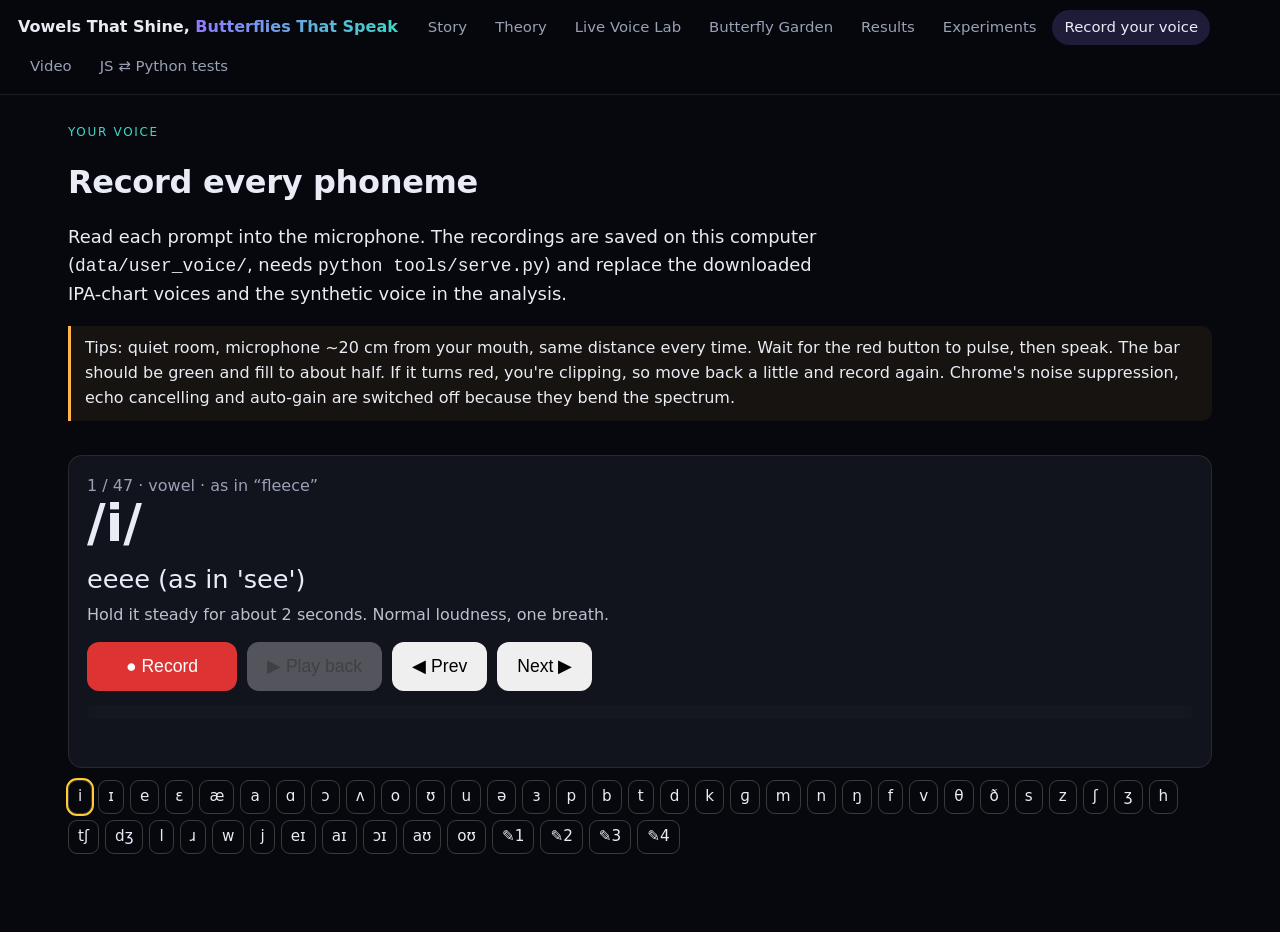
==== web/record.html @ bfc96f06 "Vowels That Shine, Butterflies That Speak: DA321 course project" ====
<!doctype html>
<html lang="en">
<head>
<meta charset="utf-8">
<meta name="viewport" content="width=device-width, initial-scale=1">
<title>Record your voice</title>
<link rel="stylesheet" href="css/site.css">
<style>
  .rec-card { padding: 18px; border-radius: 14px; }
  .rec-ipa { font-size: 3.2rem; line-height: 1; font-weight: 700; }
  .rec-say { font-size: 1.6rem; margin: 10px 0 4px; }
  .rec-how { opacity: .8; margin-bottom: 14px; }
  .rec-btns { display: flex; flex-wrap: wrap; gap: 10px; }
  .rec-btns button { font-size: 1.1rem; padding: 14px 20px; border-radius: 12px; border: 0; cursor: pointer; }
  #btn-rec { background: #d33; color: #fff; min-width: 150px; }
  #btn-rec.on { background: #900; animation: pulse 1s infinite; }
  @keyframes pulse { 50% { opacity: .6; } }
  .meter { height: 14px; background: #2224; border-radius: 7px; overflow: hidden; margin: 14px 0 4px; }
  .meter > div { height: 100%; width: 0; background: #3c3; transition: width .05s; }
  .meter.clip > div { background: #e22; }
  .chips { display: flex; flex-wrap: wrap; gap: 6px; margin-top: 12px; }
  .chip { padding: 4px 9px; border-radius: 9px; border: 1px solid #8886; cursor: pointer; font-size: .95rem; }
  .chip.done { background: #2a6; color: #fff; border-color: #2a6; }
  .chip.cur { outline: 2px solid #fc3; }
  #status { min-height: 1.4em; margin-top: 8px; }
  .warn { color: #e55; }
</style>
</head>
<body>
<nav id="site-nav"></nav>
<main class="page">
  <p class="kicker">Your voice</p>
  <h1>Record every phoneme</h1>
  <p class="lead">Read each prompt into the microphone. The recordings are saved on this computer
    (<span class="mono">data/user_voice/</span>, needs <span class="mono">python tools/serve.py</span>) and replace the downloaded IPA-chart voices and the synthetic voice
    in the analysis.</p>
  <div class="note">Tips: quiet room, microphone ~20 cm from your mouth, same distance every time. Wait for the red button
    to pulse, then speak. The bar should be green and fill to about half. If it turns red, you're clipping, so
    move back a little and record again.
    Chrome's noise suppression, echo cancelling and auto-gain are switched off because they bend the spectrum.</div>

  <section class="section">
    <div class="panel rec-card">
      <div class="muted" id="pos"></div>
      <div class="rec-ipa" id="ipa"></div>
      <div class="rec-say" id="say"></div>
      <div class="rec-how" id="how"></div>
      <div class="rec-btns">
        <button id="btn-rec">● Record</button>
        <button id="btn-play" disabled>▶ Play back</button>
        <button id="btn-prev">◀ Prev</button>
        <button id="btn-next">Next ▶</button>
      </div>
      <div class="meter" id="meter"><div></div></div>
      <div id="status" class="muted"></div>
    </div>
    <div class="chips" id="chips"></div>
  </section>
</main>
<script type="module" src="js/nav.js"></script>
<script type="module" src="js/record.js"></script>
</body>
</html>
---- web/css/site.css ----
/* Shared design system for every page. Dark, luminous, "lab at night". */
:root {
  --bg: #07080d;
  --bg-2: #0e1018;
  --panel: rgba(20, 23, 34, 0.82);
  --line: rgba(255, 255, 255, 0.09);
  --text: #e9ecf5;
  --muted: #9aa1b5;
  --accent: #8f7bff;     /* violet: where vowels actually live (CONTRACT §7b) */
  --accent-2: #3fd6c6;   /* morpho teal */
  --warn: #ffb547;
  --ok: #4fd18b;
  --bad: #ff6b6b;
  --radius: 14px;
  --font: "Segoe UI", system-ui, -apple-system, Roboto, sans-serif;
  --mono: "Cascadia Code", Consolas, ui-monospace, monospace;
}
* { box-sizing: border-box; }
html, body { margin: 0; background: var(--bg); color: var(--text); font-family: var(--font); line-height: 1.55; }
a { color: var(--accent-2); }
h1, h2, h3 { line-height: 1.2; letter-spacing: -0.01em; }
code, pre { font-family: var(--mono); font-size: 0.92em; }

/* top navigation (injected by js/nav.js into <nav id="site-nav">) */
#site-nav { position: sticky; top: 0; z-index: 50; display: flex; gap: 4px; align-items: center; flex-wrap: wrap;
  padding: 10px 18px; background: rgba(7, 8, 13, 0.85); backdrop-filter: blur(10px); border-bottom: 1px solid var(--line); }
#site-nav .brand { font-weight: 700; margin-right: 14px; color: var(--text); text-decoration: none; white-space: nowrap; }
#site-nav .brand span { background: linear-gradient(90deg, var(--accent), var(--accent-2)); -webkit-background-clip: text; background-clip: text; color: transparent; }
#site-nav a.tab { color: var(--muted); text-decoration: none; padding: 6px 12px; border-radius: 999px; font-size: 0.93rem; }
#site-nav a.tab:hover { color: var(--text); background: var(--line); }
#site-nav a.tab.active { color: var(--text); background: rgba(143, 123, 255, 0.18); }

.page { max-width: 1180px; margin: 0 auto; padding: 28px 18px 80px; }
.panel { background: var(--panel); border: 1px solid var(--line); border-radius: var(--radius); padding: 16px; }
.grid { display: grid; gap: 16px; }
.btn { appearance: none; border: 1px solid var(--line); background: #1a1d2b; color: var(--text); padding: 8px 14px;
  border-radius: 10px; cursor: pointer; font: inherit; }
.btn:hover { border-color: var(--accent); }
.btn.primary { background: linear-gradient(135deg, #5b48e8, #8f7bff); border: none; }
.badge { display: inline-block; font-size: 0.72rem; padding: 2px 8px; border-radius: 999px; border: 1px solid var(--line); color: var(--muted); }
.badge.exact { color: var(--ok); border-color: rgba(79, 209, 139, 0.4); }
.badge.approx { color: var(--warn); border-color: rgba(255, 181, 71, 0.4); }
.badge:empty { display: none; }
.badge.art { color: #ff8fd8; border-color: rgba(255, 143, 216, 0.4); }
label { color: var(--muted); font-size: 0.9rem; }
input[type=range] { accent-color: var(--accent); width: 100%; }
select, input[type=text], input[type=number] { background: #141725; color: var(--text); border: 1px solid var(--line); border-radius: 8px; padding: 6px 8px; font: inherit; }
.muted { color: var(--muted); }
footer.site { text-align: center; color: var(--muted); font-size: 0.85rem; padding: 30px 10px; border-top: 1px solid var(--line); }
@media (max-width: 720px) { #site-nav .brand { width: 100%; } }

/* ---- shared content components (added by A6; additive only, existing classes unchanged) ---- */
.lead { font-size: 1.12rem; color: var(--text); max-width: 760px; }
.kicker { text-transform: uppercase; letter-spacing: 0.14em; font-size: 0.75rem; color: var(--accent-2); margin: 0 0 6px; }
.hero { position: relative; display: grid; grid-template-columns: minmax(0, 1.05fr) minmax(0, 1fr); gap: 28px; align-items: center; padding: 18px 0 8px; }
.hero h1 { font-size: clamp(2rem, 4.6vw, 3.4rem); margin: 0 0 12px; }
.hero h1 .glow { background: linear-gradient(90deg, #b7a8ff, var(--accent), var(--accent-2)); -webkit-background-clip: text; background-clip: text; color: transparent; }
.cards { display: grid; grid-template-columns: repeat(auto-fill, minmax(230px, 1fr)); gap: 14px; }
.card { display: block; text-decoration: none; color: var(--text); background: var(--panel); border: 1px solid var(--line); border-radius: var(--radius); padding: 16px; transition: border-color .15s, transform .15s; }
.card:hover { border-color: var(--accent); transform: translateY(-2px); }
.card h3 { margin: 0 0 6px; font-size: 1.05rem; }
.card p { margin: 0; color: var(--muted); font-size: 0.92rem; }
.row { display: flex; gap: 10px; flex-wrap: wrap; align-items: center; }
.split { display: grid; grid-template-columns: repeat(2, minmax(0, 1fr)); gap: 16px; }
.stat { background: rgba(255,255,255,0.03); border: 1px solid var(--line); border-radius: 12px; padding: 10px 12px; }
.stat .v { font-size: 1.35rem; font-weight: 650; font-variant-numeric: tabular-nums; }
.stat .k { color: var(--muted); font-size: 0.82rem; }
.stats { display: grid; grid-template-columns: repeat(auto-fill, minmax(190px, 1fr)); gap: 10px; }
.section { margin-top: 34px; }
.section > h2 { margin: 0 0 10px; }
.note { border-left: 3px solid var(--warn); background: rgba(255,181,71,0.06); padding: 10px 14px; border-radius: 0 10px 10px 0; }
.empty { border: 1px dashed var(--line); border-radius: var(--radius); padding: 22px; color: var(--muted); text-align: center; }
canvas.plot { display: block; width: 100%; background: #0b0d14; border: 1px solid var(--line); border-radius: 10px; }
.legend { display: flex; gap: 14px; flex-wrap: wrap; font-size: 0.82rem; color: var(--muted); }
.legend i { display: inline-block; width: 18px; height: 3px; vertical-align: middle; margin-right: 5px; border-radius: 2px; }
.mono { font-family: var(--mono); font-variant-numeric: tabular-nums; }
/* math without LaTeX: inline fractions */
.math { font-family: "Cambria Math", "Times New Roman", serif; font-size: 1.12rem; white-space: nowrap; }
.math i { font-style: italic; }
.frac { display: inline-flex; flex-direction: column; vertical-align: middle; text-align: center; margin: 0 3px; line-height: 1.15; }
.frac > span:first-child { border-bottom: 1px solid currentColor; padding: 0 3px 1px; }
.frac > span:last-child { padding: 1px 3px 0; }
.eq { background: rgba(143,123,255,0.07); border: 1px solid rgba(143,123,255,0.25); border-radius: 12px; padding: 12px 14px; overflow-x: auto; }
.prose { max-width: 820px; }
.prose img { max-width: 100%; border-radius: 10px; border: 1px solid var(--line); background: #fff; }
.prose table { border-collapse: collapse; margin: 10px 0; font-size: 0.9rem; display: block; overflow-x: auto; }
.prose th, .prose td { border: 1px solid var(--line); padding: 4px 8px; text-align: left; }
.prose pre { background: #0b0d14; border: 1px solid var(--line); border-radius: 10px; padding: 10px; overflow-x: auto; }
.prose blockquote { margin: 10px 0; padding: 4px 14px; border-left: 3px solid var(--accent); color: var(--muted); }
@media (max-width: 860px) { .hero, .split { grid-template-columns: 1fr; } }

/* ---- Story page: "Every sound has a colour" (sounds.json, CONTRACT §7c) and R/T colour pairs ---- */
.pair { display: flex; justify-content: center; gap: 4px; }
.pair i { display: block; width: 34px; height: 34px; border-radius: 50%; font-style: normal; font-size: .62rem; line-height: 34px;
  text-align: center; color: rgba(0,0,0,.55); border: 1px solid rgba(255,255,255,.12); }
.pair.big i { width: 64px; height: 64px; line-height: 64px; font-size: .8rem; }
.snd-h { margin: 16px 0 8px; font-size: 1rem; color: var(--muted); font-weight: 600; }
.snd-strip { height: 8px; border-radius: 4px; margin-top: 6px; border: 1px solid var(--line); }
.snd-strip.wide { height: 16px; border-radius: 8px; margin: 8px 0 4px; }
.snd-detail { display: flex; gap: 16px; align-items: center; padding: 10px 12px; margin-bottom: 4px;
  border: 1px solid var(--line); border-radius: var(--radius); background: rgba(255,255,255,0.02); min-height: 90px; }
.snd-detail .snd-info { flex: 1; min-width: 0; font-size: .92rem; }
.snd-detail .empty { flex: 1; }
@media (max-width: 600px) { .snd-detail { flex-direction: column; align-items: stretch; } }
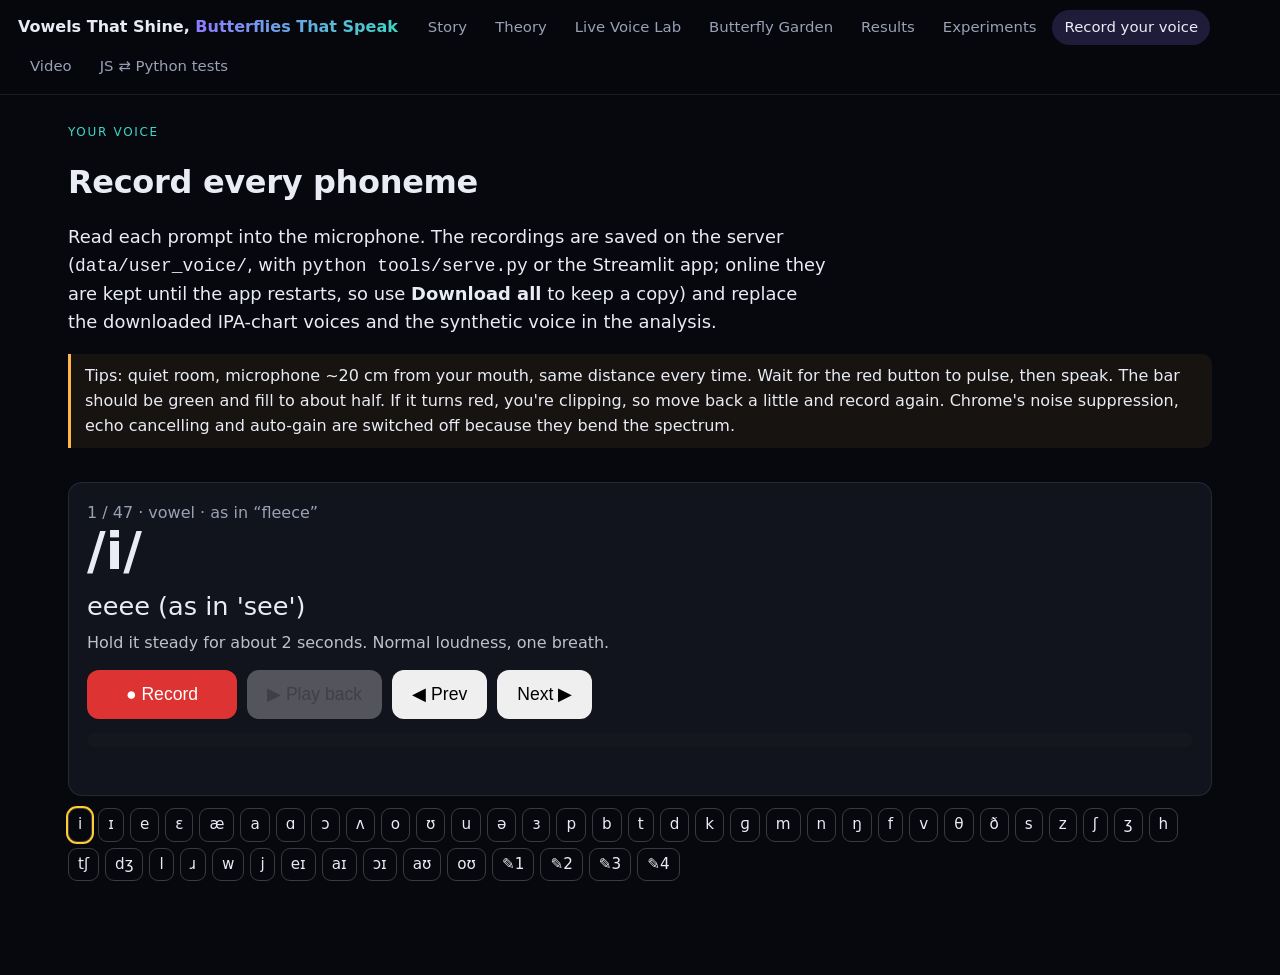
==== commit c577cc50: "Let the Record your voice page save recordings on Streamlit Cloud Adds the voice API (list, save, pl" ====
--- a/web/record.html
+++ b/web/record.html
@@ -31,8 +31,9 @@
 <main class="page">
   <p class="kicker">Your voice</p>
   <h1>Record every phoneme</h1>
-  <p class="lead">Read each prompt into the microphone. The recordings are saved on this computer
-    (<span class="mono">data/user_voice/</span>, needs <span class="mono">python tools/serve.py</span>) and replace the downloaded IPA-chart voices and the synthetic voice
+  <p class="lead">Read each prompt into the microphone. The recordings are saved on the server
+    (<span class="mono">data/user_voice/</span>, with <span class="mono">python tools/serve.py</span> or the Streamlit app;
+    online they are kept until the app restarts, so use <b>Download all</b> to keep a copy) and replace the downloaded IPA-chart voices and the synthetic voice
     in the analysis.</p>
   <div class="note">Tips: quiet room, microphone ~20 cm from your mouth, same distance every time. Wait for the red button
     to pulse, then speak. The bar should be green and fill to about half. If it turns red, you're clipping, so
@@ -55,6 +56,7 @@
       <div id="status" class="muted"></div>
     </div>
     <div class="chips" id="chips"></div>
+    <p><a id="dl-all" href="api/voice.zip" download hidden>⬇ Download all recordings (.zip)</a></p>
   </section>
 </main>
 <script type="module" src="js/nav.js"></script>
